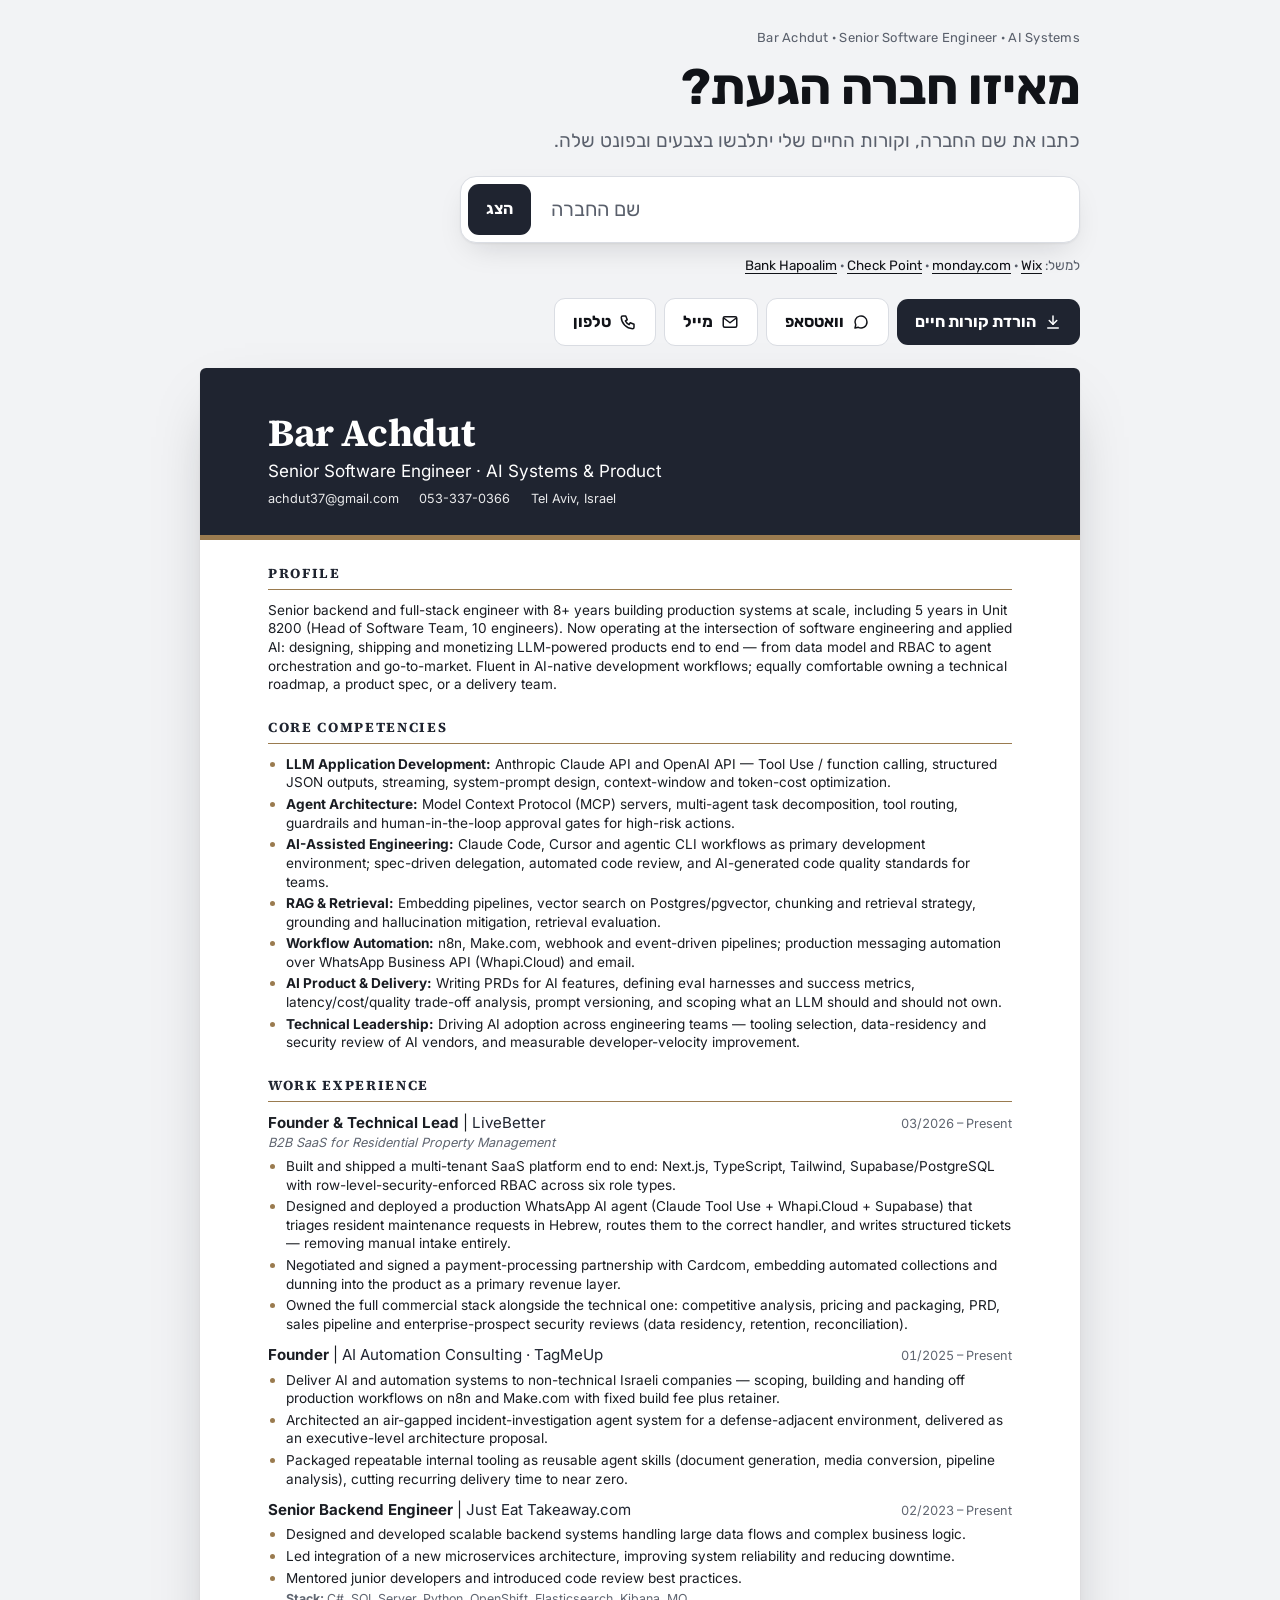
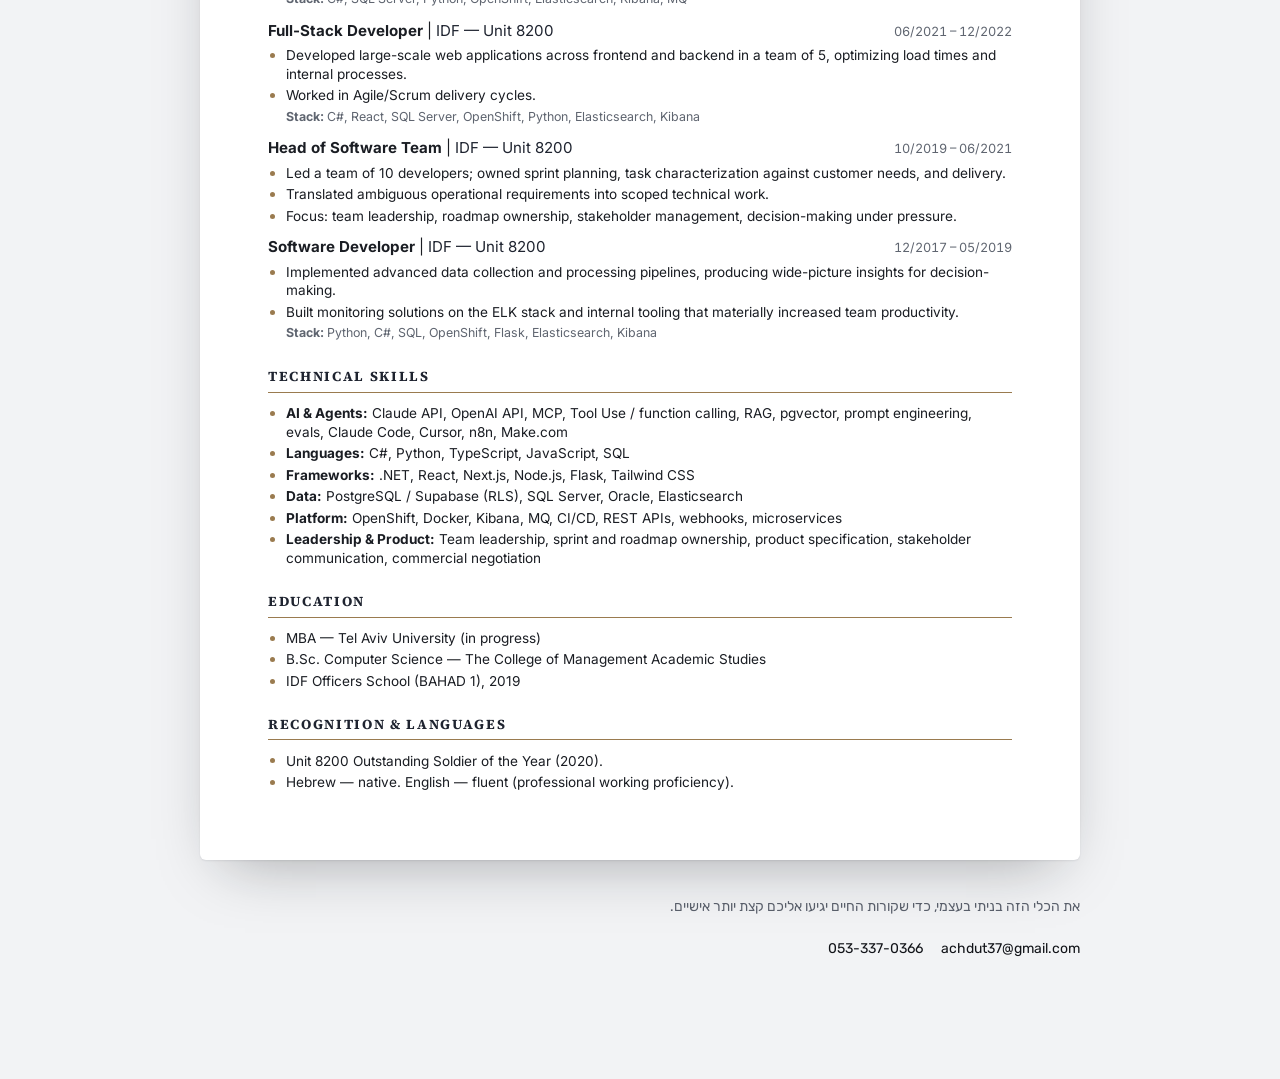
==== index.html @ bcd0caa5 "CV site: brand-themed CV for recruiters Co-Authored-By: Claude Fable 5.1 <noreply@anthropic.com> Cla" ====
<!doctype html>
<html lang="he" dir="rtl">
<head>
<meta charset="utf-8">
<meta name="viewport" content="width=device-width,initial-scale=1,viewport-fit=cover">
<title>Bar Achdut · CV</title>
<meta name="description" content="כתבו את שם החברה שלכם, וקורות החיים שלי יתלבשו בצבעים ובפונט שלה.">
<meta property="og:type" content="website">
<meta property="og:title" content="Bar Achdut · Senior Software Engineer">
<meta property="og:description" content="כתבו את שם החברה שלכם, וקורות החיים שלי יתלבשו בצבעים ובפונט שלה.">
<meta property="og:image" content="https://barachdut.github.io/cv/og.png">
<meta name="twitter:card" content="summary_large_image">
<meta name="theme-color" content="#1F2430">
<link rel="icon" href="favicon.svg" type="image/svg+xml">
<link rel="preload" href="fonts/Rubik-400.ttf" as="font" type="font/ttf" crossorigin>
<link rel="preload" href="fonts/Rubik-700.ttf" as="font" type="font/ttf" crossorigin>
<style>
@font-face{font-family:"Inter";src:url(fonts/Inter-400.ttf) format("truetype");font-weight:400;font-style:normal;font-display:swap}
@font-face{font-family:"Inter";src:url(fonts/Inter-700.ttf) format("truetype");font-weight:700;font-style:normal;font-display:swap}
@font-face{font-family:"Poppins";src:url(fonts/Poppins-400.ttf) format("truetype");font-weight:400;font-style:normal;font-display:swap}
@font-face{font-family:"Poppins";src:url(fonts/Poppins-700.ttf) format("truetype");font-weight:700;font-style:normal;font-display:swap}
@font-face{font-family:"Montserrat";src:url(fonts/Montserrat-400.ttf) format("truetype");font-weight:400;font-style:normal;font-display:swap}
@font-face{font-family:"Montserrat";src:url(fonts/Montserrat-700.ttf) format("truetype");font-weight:700;font-style:normal;font-display:swap}
@font-face{font-family:"Roboto";src:url(fonts/Roboto-400.ttf) format("truetype");font-weight:400;font-style:normal;font-display:swap}
@font-face{font-family:"Roboto";src:url(fonts/Roboto-700.ttf) format("truetype");font-weight:700;font-style:normal;font-display:swap}
@font-face{font-family:"Open Sans";src:url(fonts/OpenSans-400.ttf) format("truetype");font-weight:400;font-style:normal;font-display:swap}
@font-face{font-family:"Open Sans";src:url(fonts/OpenSans-700.ttf) format("truetype");font-weight:700;font-style:normal;font-display:swap}
@font-face{font-family:"Rubik";src:url(fonts/Rubik-400.ttf) format("truetype");font-weight:400;font-style:normal;font-display:swap}
@font-face{font-family:"Rubik";src:url(fonts/Rubik-700.ttf) format("truetype");font-weight:700;font-style:normal;font-display:swap}
@font-face{font-family:"Manrope";src:url(fonts/Manrope-400.ttf) format("truetype");font-weight:400;font-style:normal;font-display:swap}
@font-face{font-family:"Manrope";src:url(fonts/Manrope-700.ttf) format("truetype");font-weight:700;font-style:normal;font-display:swap}
@font-face{font-family:"DM Sans";src:url(fonts/DMSans-400.ttf) format("truetype");font-weight:400;font-style:normal;font-display:swap}
@font-face{font-family:"DM Sans";src:url(fonts/DMSans-700.ttf) format("truetype");font-weight:700;font-style:normal;font-display:swap}
@font-face{font-family:"Plus Jakarta Sans";src:url(fonts/PlusJakartaSans-400.ttf) format("truetype");font-weight:400;font-style:normal;font-display:swap}
@font-face{font-family:"Plus Jakarta Sans";src:url(fonts/PlusJakartaSans-700.ttf) format("truetype");font-weight:700;font-style:normal;font-display:swap}
@font-face{font-family:"Work Sans";src:url(fonts/WorkSans-400.ttf) format("truetype");font-weight:400;font-style:normal;font-display:swap}
@font-face{font-family:"Work Sans";src:url(fonts/WorkSans-700.ttf) format("truetype");font-weight:700;font-style:normal;font-display:swap}
@font-face{font-family:"Figtree";src:url(fonts/Figtree-400.ttf) format("truetype");font-weight:400;font-style:normal;font-display:swap}
@font-face{font-family:"Figtree";src:url(fonts/Figtree-700.ttf) format("truetype");font-weight:700;font-style:normal;font-display:swap}
@font-face{font-family:"Space Grotesk";src:url(fonts/SpaceGrotesk-400.ttf) format("truetype");font-weight:400;font-style:normal;font-display:swap}
@font-face{font-family:"Space Grotesk";src:url(fonts/SpaceGrotesk-700.ttf) format("truetype");font-weight:700;font-style:normal;font-display:swap}
@font-face{font-family:"IBM Plex Sans";src:url(fonts/IBMPlexSans-400.ttf) format("truetype");font-weight:400;font-style:normal;font-display:swap}
@font-face{font-family:"IBM Plex Sans";src:url(fonts/IBMPlexSans-700.ttf) format("truetype");font-weight:700;font-style:normal;font-display:swap}
@font-face{font-family:"Wix Madefor Display";src:url(fonts/WixMadeforDisplay-400.ttf) format("truetype");font-weight:400;font-style:normal;font-display:swap}
@font-face{font-family:"Wix Madefor Display";src:url(fonts/WixMadeforDisplay-700.ttf) format("truetype");font-weight:700;font-style:normal;font-display:swap}
@font-face{font-family:"Lato";src:url(fonts/Lato-400.ttf) format("truetype");font-weight:400;font-style:normal;font-display:swap}
@font-face{font-family:"Lato";src:url(fonts/Lato-700.ttf) format("truetype");font-weight:700;font-style:normal;font-display:swap}
@font-face{font-family:"Nunito Sans";src:url(fonts/NunitoSans-400.ttf) format("truetype");font-weight:400;font-style:normal;font-display:swap}
@font-face{font-family:"Nunito Sans";src:url(fonts/NunitoSans-700.ttf) format("truetype");font-weight:700;font-style:normal;font-display:swap}
@font-face{font-family:"Barlow";src:url(fonts/Barlow-400.ttf) format("truetype");font-weight:400;font-style:normal;font-display:swap}
@font-face{font-family:"Barlow";src:url(fonts/Barlow-700.ttf) format("truetype");font-weight:700;font-style:normal;font-display:swap}
@font-face{font-family:"Source Serif 4";src:url(fonts/SourceSerif4-400.ttf) format("truetype");font-weight:400;font-style:normal;font-display:swap}
@font-face{font-family:"Source Serif 4";src:url(fonts/SourceSerif4-700.ttf) format("truetype");font-weight:700;font-style:normal;font-display:swap}
@font-face{font-family:"Outfit";src:url(fonts/Outfit-400.ttf) format("truetype");font-weight:400;font-style:normal;font-display:swap}
@font-face{font-family:"Outfit";src:url(fonts/Outfit-700.ttf) format("truetype");font-weight:700;font-style:normal;font-display:swap}
/* Layout: one column. A quiet, colorless page until the visitor names her company;
   then the brand color floods the CV band, buttons and page tint. The CV sheet is the hero. */
@property --brand { syntax: "<color>"; inherits: true; initial-value: #1F2430; }
@property --tint { syntax: "<color>"; inherits: true; initial-value: #F2F3F5; }
:root {
  --brand: #1F2430;        /* active company color (neutral until chosen) */
  --brand-ink: #FFFFFF;    /* text on --brand */
  --tint-l: #F2F3F5;       /* page background (light), a whisper of the brand */
  --tint-d: #111318;       /* page background (dark) */
  --tint: var(--tint-l);
  --surface: #FFFFFF;
  --ink: #111318;
  --muted: #5A606C;
  --line: #DADDE3;
  --focus: #111318;
  --paper: #FFFFFF;        /* the CV is a printed document: identical in both themes */
  --paper-ink: #1A1D23;
  --paper-mute: #5F6570;
  --f-ui: "Rubik", "Arial Hebrew", "Segoe UI", Arial, sans-serif;
  --f-cv: "Inter", Arial, sans-serif;
  --f-cv-head: var(--f-cv);
}
@media (prefers-color-scheme: dark) {
  :root:not([data-theme="light"]) { --tint: var(--tint-d); --surface: #191C22; --ink: #ECEEF2; --muted: #9AA1AD; --line: #2B3039; --focus: #ECEEF2; color-scheme: dark; }
}
:root[data-theme="dark"] { --tint: var(--tint-d); --surface: #191C22; --ink: #ECEEF2; --muted: #9AA1AD; --line: #2B3039; --focus: #ECEEF2; color-scheme: dark; }

* { box-sizing: border-box; }
[hidden] { display: none !important; }
html, body { margin: 0; }
body { background: var(--tint); color: var(--ink); font-family: var(--f-ui); font-size: 16px; line-height: 1.55; transition: --tint .7s ease; -webkit-font-smoothing: antialiased; }
button, input { font: inherit; color: inherit; }
:focus-visible { outline: 2px solid var(--focus); outline-offset: 3px; }
.ltr { direction: ltr; unicode-bidi: isolate; }
.page { max-width: 920px; margin: 0 auto; padding-inline: 20px; padding-block: 28px 120px; display: flex; flex-direction: column; gap: 22px; }

/* hero */
.hero { display: flex; flex-direction: column; gap: 12px; }
.eyebrow { font-size: 13px; color: var(--muted); letter-spacing: .02em; margin: 0; text-align: right; }
.eyebrow span { direction: ltr; unicode-bidi: isolate; }
.hero h1 { font-size: clamp(30px, 5.4vw, 50px); line-height: 1.08; margin: 0; font-weight: 700; letter-spacing: -.015em; text-wrap: balance; }
.hero h1 .co { color: var(--brand); transition: color .6s; }
.hero p.sub { margin: 0; color: var(--muted); font-size: clamp(16px, 2.2vw, 19px); max-width: 52ch; }

.ask { position: relative; margin-top: 8px; max-width: 620px; }
.ask form { display: flex; gap: 8px; background: var(--surface); border: 1.5px solid var(--line); border-radius: 16px; padding: 7px; box-shadow: 0 1px 2px rgba(17,19,24,.05), 0 12px 32px -12px rgba(17,19,24,.18); transition: border-color .3s; }
.ask form:focus-within { border-color: var(--brand); }
.ask input { flex: 1; min-width: 0; border: 0; background: transparent; padding: 10px 12px; font-size: 20px; font-weight: 500; outline: none; }
.ask input::placeholder { color: var(--muted); font-weight: 400; }
.btn { border: 0; border-radius: 11px; padding: 11px 18px; font-weight: 600; cursor: pointer; display: inline-flex; align-items: center; justify-content: center; gap: 8px; text-decoration: none; white-space: nowrap; transition: background-color .6s, color .6s, transform .1s; }
.btn:active { transform: translateY(1px); }
.btn.brand { background: var(--brand); color: var(--brand-ink); }
.btn.ghost { background: var(--surface); color: var(--ink); border: 1.5px solid var(--line); }
.btn.ghost:hover { border-color: var(--ink); }
.btn svg { width: 18px; height: 18px; flex: none; }
.sugg { position: absolute; inset-inline: 0; top: calc(100% + 6px); background: var(--surface); border: 1.5px solid var(--line); border-radius: 14px; padding: 6px; margin: 0; list-style: none; z-index: 5; box-shadow: 0 18px 40px -16px rgba(17,19,24,.3); }
.sugg li { display: flex; align-items: center; gap: 10px; padding: 9px 10px; border-radius: 9px; cursor: pointer; }
.sugg li[aria-selected="true"], .sugg li:hover { background: var(--tint); }
.sugg .dot { width: 14px; height: 14px; border-radius: 50%; flex: none; box-shadow: inset 0 0 0 1px rgba(0,0,0,.12); }
.sugg .nm { font-weight: 500; direction: ltr; unicode-bidi: isolate; }
.hint { font-size: 13.5px; color: var(--muted); margin: 0; min-height: 1.4em; }
.hint button { background: none; border: 0; padding: 0; color: var(--ink); text-decoration: underline; text-underline-offset: 3px; cursor: pointer; font-size: inherit; }

/* actions */
.actions { display: flex; flex-wrap: wrap; gap: 8px; align-items: center; }
.actions .sep { flex: 1; }
.l-short { display: none; }
@media (max-width: 640px) {
  .actions { position: fixed; inset-inline: 0; bottom: 0; z-index: 6; padding: 10px 12px calc(10px + env(safe-area-inset-bottom, 0px)); background: var(--surface); border-top: 1px solid var(--line); box-shadow: 0 -10px 30px -18px rgba(17,19,24,.35); flex-wrap: nowrap; }
  .actions .sep, .actions .opt { display: none; }
  .actions .btn { flex: 1; padding: 11px 8px; font-size: 15px; }
  .l-long { display: none; }
  .l-short { display: inline; }
}

/* sheet */
.sheet-wrap { container-type: inline-size; container-name: sheet; }
.sheet { --pt: calc(100cqw / 595.28); --pad: calc(var(--pt) * 46); --acc-head: #1F2430; --acc-deco: #1F2430; --band: var(--brand); --band-ink: var(--brand-ink); --stripe: transparent;
  background: var(--paper); color: var(--paper-ink); padding: var(--pad); font-family: var(--f-cv); font-size: calc(var(--pt) * 9.2); line-height: calc(var(--pt) * 12.6);
  border-radius: 6px; overflow: hidden; box-shadow: 0 1px 2px rgba(17,19,24,.08), 0 24px 60px -24px rgba(17,19,24,.35); transition: opacity .18s; }
.sheet.swap { opacity: .35; }
.sheet * { margin: 0; }
.sh-band { background: var(--band); color: var(--band-ink); margin: calc(var(--pad) * -1) calc(var(--pad) * -1) 0; padding: calc(var(--pt) * 30) var(--pad) calc(var(--pt) * 18); transition: background-color .6s, color .6s; border-bottom: calc(var(--pt) * 4) solid var(--stripe); }
.sh-for { font-size: calc(var(--pt) * 8.4); font-weight: 600; letter-spacing: .14em; text-transform: uppercase; opacity: .85; margin-bottom: calc(var(--pt) * 8); }
.sh-band h2 { font-family: var(--f-cv-head); font-size: calc(var(--pt) * 26); line-height: 1.1; font-weight: 700; letter-spacing: -.01em; }
.sh-headline { font-size: calc(var(--pt) * 11.5); margin-top: calc(var(--pt) * 5); }
.sh-contacts { font-size: calc(var(--pt) * 8.6); margin-top: calc(var(--pt) * 6); opacity: .9; display: flex; flex-wrap: wrap; column-gap: 1.6em; row-gap: .2em; }
.sheet h3 { font-family: var(--f-cv-head); color: var(--acc-head); font-size: calc(var(--pt) * 9.4); letter-spacing: .12em; text-transform: uppercase; font-weight: 700;
  margin-top: calc(var(--pt) * 17); padding-bottom: calc(var(--pt) * 3.5); border-bottom: calc(var(--pt) * .7) solid var(--acc-deco); margin-bottom: calc(var(--pt) * 7.5); }
.sheet ul { list-style: none; padding: 0; display: grid; gap: calc(var(--pt) * 2); }
.sheet li { position: relative; padding-left: calc(var(--pt) * 12); }
.sheet li::before { content: ""; position: absolute; left: calc(var(--pt) * 1.6); top: calc(var(--pt) * 4.7); width: calc(var(--pt) * 3.4); height: calc(var(--pt) * 3.4); border-radius: 50%; background: var(--acc-deco); }
.job + .job { margin-top: calc(var(--pt) * 8); }
.job-top { display: flex; justify-content: space-between; gap: calc(var(--pt) * 12); align-items: baseline; font-size: calc(var(--pt) * 10.2); line-height: calc(var(--pt) * 13.5); }
.job-top b { font-weight: 700; }
.job-top .org { color: var(--acc-head); }
.job-top .dates { color: var(--paper-mute); font-size: calc(var(--pt) * 8.6); white-space: nowrap; font-variant-numeric: tabular-nums; }
.job .ctx { color: var(--paper-mute); font-style: italic; font-size: calc(var(--pt) * 8.6); }
.job ul { margin-top: calc(var(--pt) * 3); }
.job .stack { color: var(--paper-mute); font-size: calc(var(--pt) * 8.4); padding-left: calc(var(--pt) * 12); margin-top: calc(var(--pt) * 2); }
@container sheet (max-width: 620px) {
  .sheet { --pt: 1.5px; --pad: 20px; }
  .job-top { flex-direction: column; gap: 0; }
  .sh-contacts { flex-direction: column; }
}

.foot { color: var(--muted); font-size: 14px; display: flex; flex-direction: column; gap: 6px; align-items: flex-start; }
.foot .contact { display: flex; flex-wrap: wrap; gap: 6px 18px; }
.foot .contact span { direction: ltr; unicode-bidi: isolate; user-select: all; color: var(--ink); }
.toast { position: fixed; left: 50%; transform: translateX(-50%); bottom: calc(env(safe-area-inset-bottom, 0px) + 86px); background: var(--ink); color: var(--surface); padding: 10px 16px; border-radius: 10px; font-size: 14px; z-index: 9; }
@media (prefers-reduced-motion: reduce) { *, body { transition: none !important; animation: none !important; } }

</style>
</head>
<body>
<main class="page" dir="rtl" lang="he">
  <header class="hero">
    <p class="eyebrow"><span>Bar Achdut · Senior Software Engineer · AI Systems</span></p>
    <h1 id="h1">מאיזו חברה הגעת?</h1>
    <p class="sub" id="sub">כתבו את שם החברה, וקורות החיים שלי יתלבשו בצבעים ובפונט שלה.</p>
    <div class="ask">
      <form id="askForm" role="search" autocomplete="off">
        <input id="co" type="text" dir="auto" placeholder="שם החברה" aria-label="שם החברה" role="combobox" aria-autocomplete="list" aria-controls="sugg" aria-expanded="false" enterkeyhint="go" spellcheck="false">
        <button class="btn brand" type="submit" id="goBtn">הצג</button>
      </form>
      <ul class="sugg" id="sugg" role="listbox" aria-label="חברות" hidden></ul>
    </div>
    <p class="hint" id="hint"></p>
  </header>

  <nav class="actions" aria-label="פעולות">
    <button class="btn brand" id="pdfBtn" type="button">
      <svg viewBox="0 0 24 24" fill="none" stroke="currentColor" stroke-width="2" stroke-linecap="round" stroke-linejoin="round" aria-hidden="true"><path d="M12 4v11"/><path d="m7 10 5 5 5-5"/><path d="M5 20h14"/></svg>
      <span class="l-long">הורדת קורות חיים</span><span class="l-short">הורדה</span>
    </button>
    <a class="btn ghost" id="waBtn" href="#" target="_blank" rel="noopener">
      <svg viewBox="0 0 24 24" fill="none" stroke="currentColor" stroke-width="2" stroke-linecap="round" stroke-linejoin="round" aria-hidden="true"><path d="M20 12a8 8 0 0 1-11.6 7.1L4 20l1-4.2A8 8 0 1 1 20 12Z"/></svg>
      <span>וואטסאפ</span>
    </a>
    <a class="btn ghost" id="mailBtn" href="#">
      <svg viewBox="0 0 24 24" fill="none" stroke="currentColor" stroke-width="2" stroke-linecap="round" stroke-linejoin="round" aria-hidden="true"><rect x="3" y="5" width="18" height="14" rx="2"/><path d="m4 7 8 6 8-6"/></svg>
      <span>מייל</span>
    </a>
    <a class="btn ghost opt" id="telBtn" href="#">
      <svg viewBox="0 0 24 24" fill="none" stroke="currentColor" stroke-width="2" stroke-linecap="round" stroke-linejoin="round" aria-hidden="true"><path d="M5 4h4l2 5-2.5 1.5a11 11 0 0 0 5 5L15 13l5 2v4a2 2 0 0 1-2 2A16 16 0 0 1 3 6a2 2 0 0 1 2-2"/></svg>
      <span>טלפון</span>
    </a>
    <a class="btn ghost opt" id="liBtn" href="#" target="_blank" rel="noopener" hidden>
      <svg viewBox="0 0 24 24" fill="none" stroke="currentColor" stroke-width="2" stroke-linecap="round" stroke-linejoin="round" aria-hidden="true"><circle cx="12" cy="8" r="4"/><path d="M4 21a8 8 0 0 1 16 0"/></svg>
      <span>לינקדאין</span>
    </a>
  </nav>

  <div class="sheet-wrap"><article class="sheet" id="sheet" dir="ltr" lang="en"></article></div>

  <footer class="foot">
    <p>את הכלי הזה בניתי בעצמי, כדי שקורות החיים יגיעו אליכם קצת יותר אישיים.</p>
    <div class="contact"><span id="fEmail"></span><span id="fPhone"></span></div>
  </footer>
</main>
<div class="toast" id="toast" role="status" hidden></div>
<script src="data.js"></script>
<script src="vendor/jspdf.umd.min.js" defer></script>
<script src="app.js"></script>
</body>
</html>
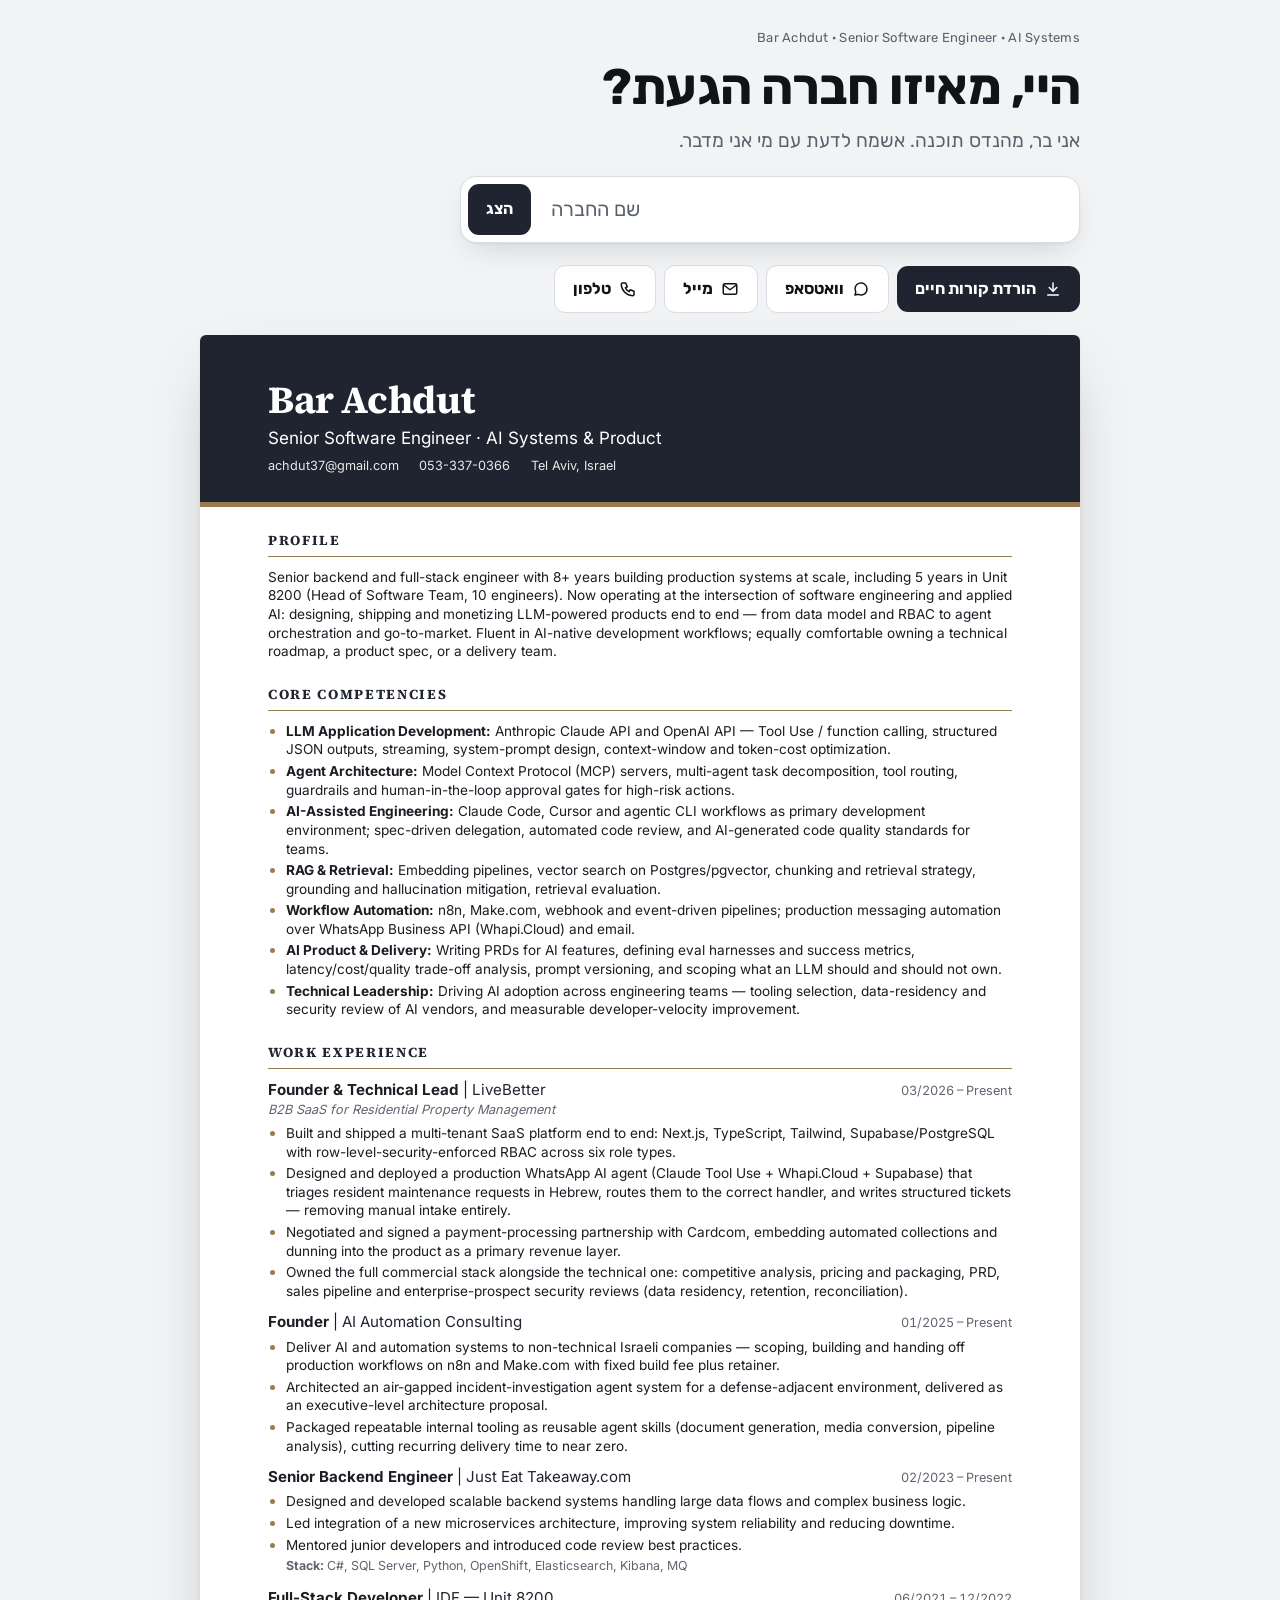
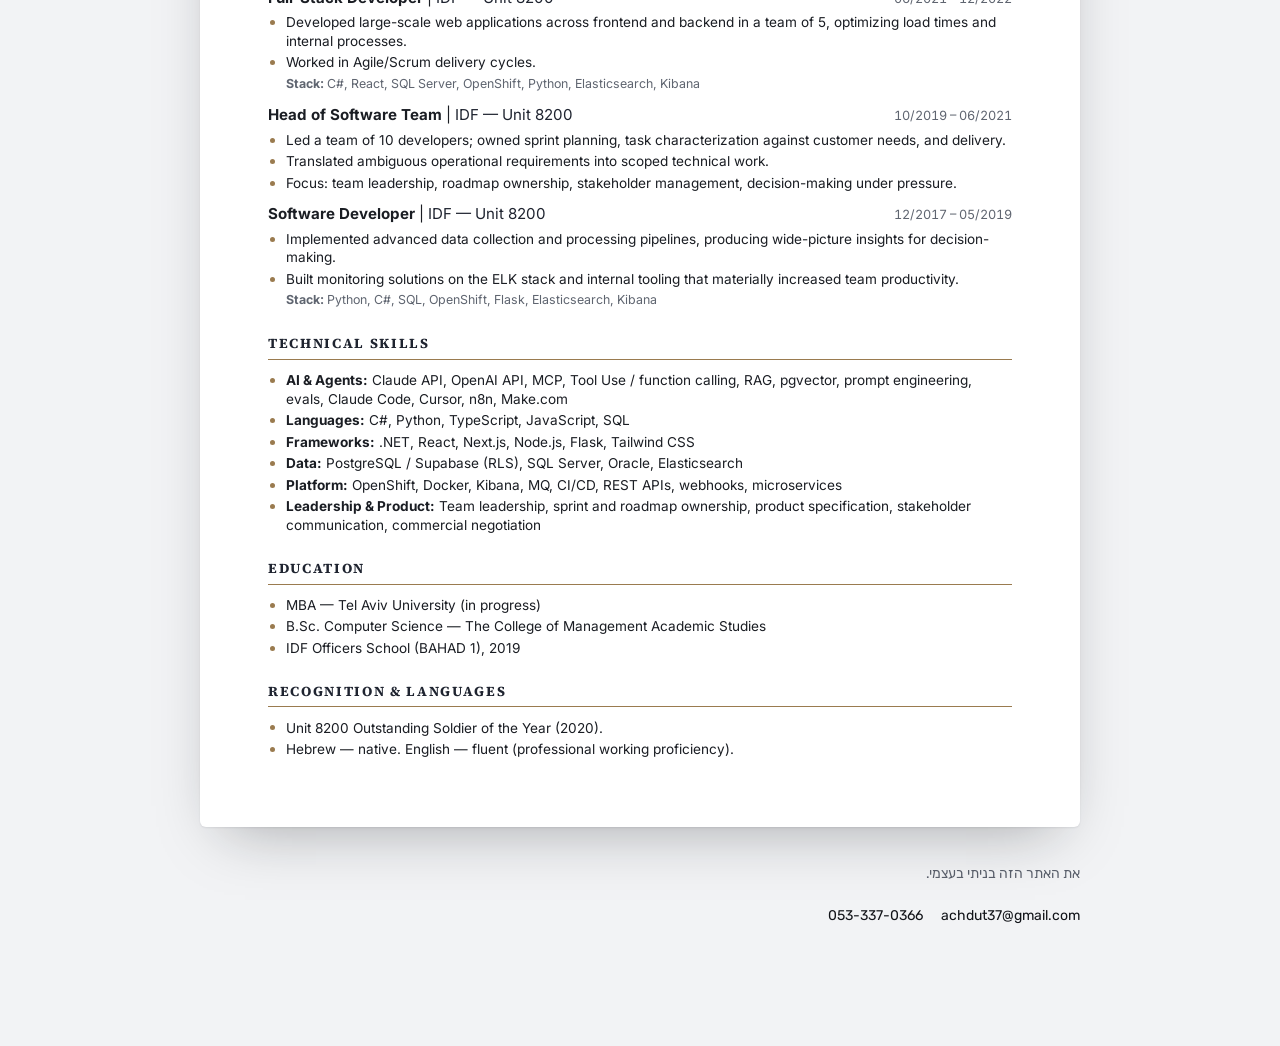
==== commit 61d18dbf: "Keep the brand re-skin a surprise; fix CV stuck faded mid-switch - Copy and link preview no longer m" ====
--- a/index.html
+++ b/index.html
@@ -4,11 +4,11 @@
 <meta charset="utf-8">
 <meta name="viewport" content="width=device-width,initial-scale=1,viewport-fit=cover">
 <title>Bar Achdut · CV</title>
-<meta name="description" content="כתבו את שם החברה שלכם, וקורות החיים שלי יתלבשו בצבעים ובפונט שלה.">
+<meta name="description" content="קורות החיים של בר אחדות, מהנדס תוכנה בכיר בתחום מערכות AI ומוצר.">
 <meta property="og:type" content="website">
 <meta property="og:title" content="Bar Achdut · Senior Software Engineer">
-<meta property="og:description" content="כתבו את שם החברה שלכם, וקורות החיים שלי יתלבשו בצבעים ובפונט שלה.">
-<meta property="og:image" content="https://barachdut.github.io/cv/og.png">
+<meta property="og:description" content="קורות החיים של בר אחדות, מהנדס תוכנה בכיר בתחום מערכות AI ומוצר.">
+<meta property="og:image" content="https://barachdut.github.io/cv/preview.png">
 <meta name="twitter:card" content="summary_large_image">
 <meta name="theme-color" content="#1F2430">
 <link rel="icon" href="favicon.svg" type="image/svg+xml">
@@ -111,10 +111,7 @@
 .sugg { position: absolute; inset-inline: 0; top: calc(100% + 6px); background: var(--surface); border: 1.5px solid var(--line); border-radius: 14px; padding: 6px; margin: 0; list-style: none; z-index: 5; box-shadow: 0 18px 40px -16px rgba(17,19,24,.3); }
 .sugg li { display: flex; align-items: center; gap: 10px; padding: 9px 10px; border-radius: 9px; cursor: pointer; }
 .sugg li[aria-selected="true"], .sugg li:hover { background: var(--tint); }
-.sugg .dot { width: 14px; height: 14px; border-radius: 50%; flex: none; box-shadow: inset 0 0 0 1px rgba(0,0,0,.12); }
 .sugg .nm { font-weight: 500; direction: ltr; unicode-bidi: isolate; }
-.hint { font-size: 13.5px; color: var(--muted); margin: 0; min-height: 1.4em; }
-.hint button { background: none; border: 0; padding: 0; color: var(--ink); text-decoration: underline; text-underline-offset: 3px; cursor: pointer; font-size: inherit; }
 
 /* actions */
 .actions { display: flex; flex-wrap: wrap; gap: 8px; align-items: center; }
@@ -171,8 +168,8 @@
 <main class="page" dir="rtl" lang="he">
   <header class="hero">
     <p class="eyebrow"><span>Bar Achdut · Senior Software Engineer · AI Systems</span></p>
-    <h1 id="h1">מאיזו חברה הגעת?</h1>
-    <p class="sub" id="sub">כתבו את שם החברה, וקורות החיים שלי יתלבשו בצבעים ובפונט שלה.</p>
+    <h1 id="h1">היי, מאיזו חברה הגעת?</h1>
+    <p class="sub" id="sub">אני בר, מהנדס תוכנה. אשמח לדעת עם מי אני מדבר.</p>
     <div class="ask">
       <form id="askForm" role="search" autocomplete="off">
         <input id="co" type="text" dir="auto" placeholder="שם החברה" aria-label="שם החברה" role="combobox" aria-autocomplete="list" aria-controls="sugg" aria-expanded="false" enterkeyhint="go" spellcheck="false">
@@ -180,7 +177,6 @@
       </form>
       <ul class="sugg" id="sugg" role="listbox" aria-label="חברות" hidden></ul>
     </div>
-    <p class="hint" id="hint"></p>
   </header>
 
   <nav class="actions" aria-label="פעולות">
@@ -209,13 +205,13 @@
   <div class="sheet-wrap"><article class="sheet" id="sheet" dir="ltr" lang="en"></article></div>
 
   <footer class="foot">
-    <p>את הכלי הזה בניתי בעצמי, כדי שקורות החיים יגיעו אליכם קצת יותר אישיים.</p>
+    <p>את האתר הזה בניתי בעצמי.</p>
     <div class="contact"><span id="fEmail"></span><span id="fPhone"></span></div>
   </footer>
 </main>
 <div class="toast" id="toast" role="status" hidden></div>
-<script src="data.js"></script>
+<script src="data.js?v=f58c4091"></script>
 <script src="vendor/jspdf.umd.min.js" defer></script>
-<script src="app.js"></script>
+<script src="app.js?v=e602a1d6"></script>
 </body>
 </html>
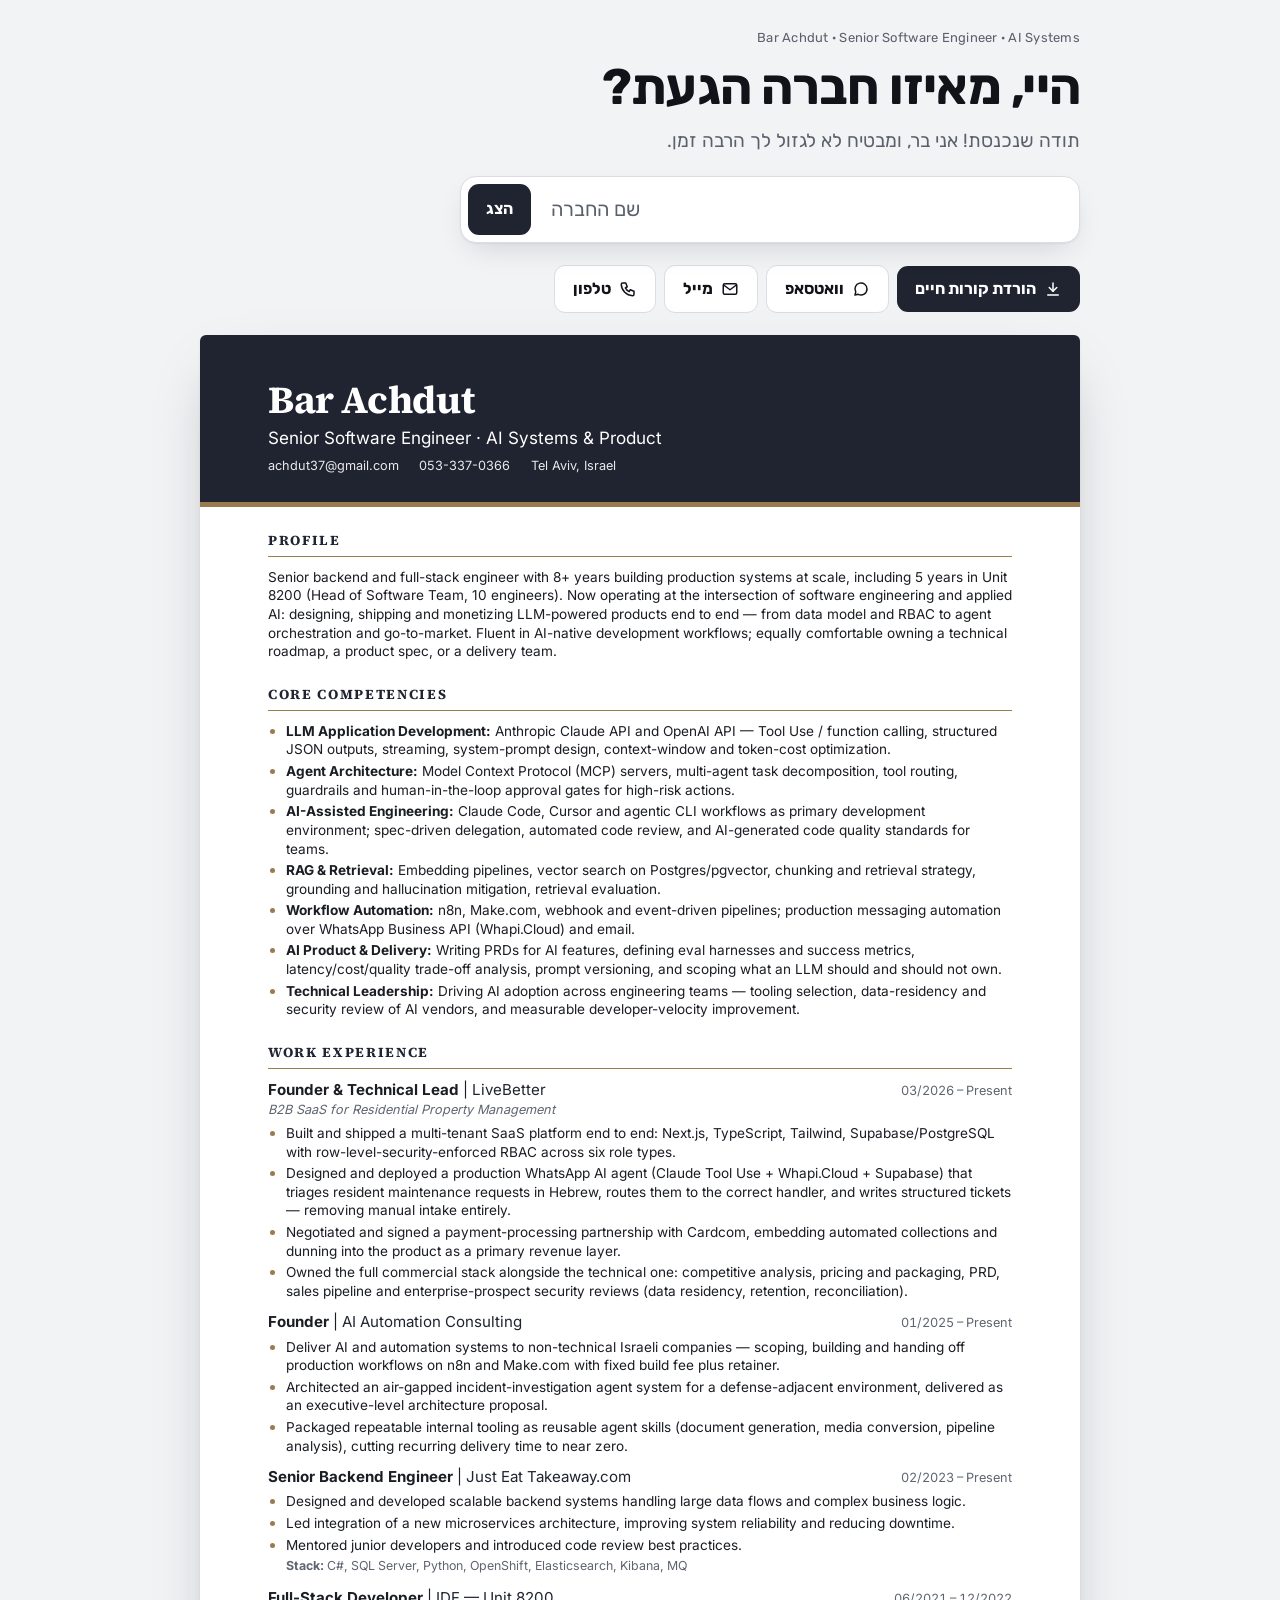
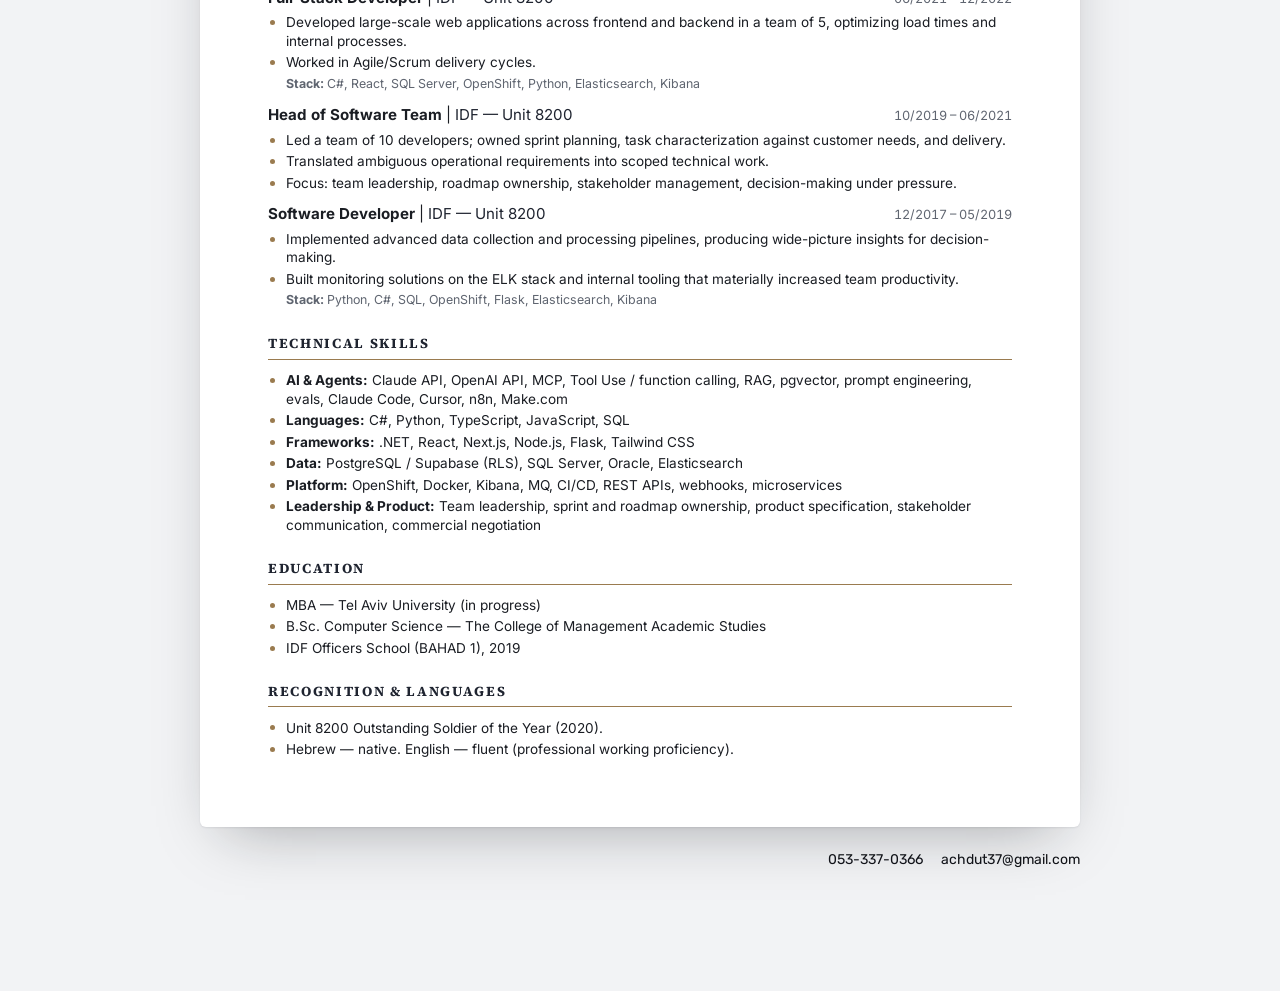
==== commit 69e2a5f6: "Warmer landing line; drop footer credit Co-Authored-By: Claude Opus 5.5 <noreply@anthropic.com> Clau" ====
--- a/index.html
+++ b/index.html
@@ -169,7 +169,7 @@
   <header class="hero">
     <p class="eyebrow"><span>Bar Achdut · Senior Software Engineer · AI Systems</span></p>
     <h1 id="h1">היי, מאיזו חברה הגעת?</h1>
-    <p class="sub" id="sub">אני בר, מהנדס תוכנה. אשמח לדעת עם מי אני מדבר.</p>
+    <p class="sub" id="sub">תודה שנכנסת! אני בר, ומבטיח לא לגזול לך הרבה זמן.</p>
     <div class="ask">
       <form id="askForm" role="search" autocomplete="off">
         <input id="co" type="text" dir="auto" placeholder="שם החברה" aria-label="שם החברה" role="combobox" aria-autocomplete="list" aria-controls="sugg" aria-expanded="false" enterkeyhint="go" spellcheck="false">
@@ -205,13 +205,12 @@
   <div class="sheet-wrap"><article class="sheet" id="sheet" dir="ltr" lang="en"></article></div>
 
   <footer class="foot">
-    <p>את האתר הזה בניתי בעצמי.</p>
     <div class="contact"><span id="fEmail"></span><span id="fPhone"></span></div>
   </footer>
 </main>
 <div class="toast" id="toast" role="status" hidden></div>
 <script src="data.js?v=f58c4091"></script>
 <script src="vendor/jspdf.umd.min.js" defer></script>
-<script src="app.js?v=e602a1d6"></script>
+<script src="app.js?v=7c73f2c9"></script>
 </body>
 </html>
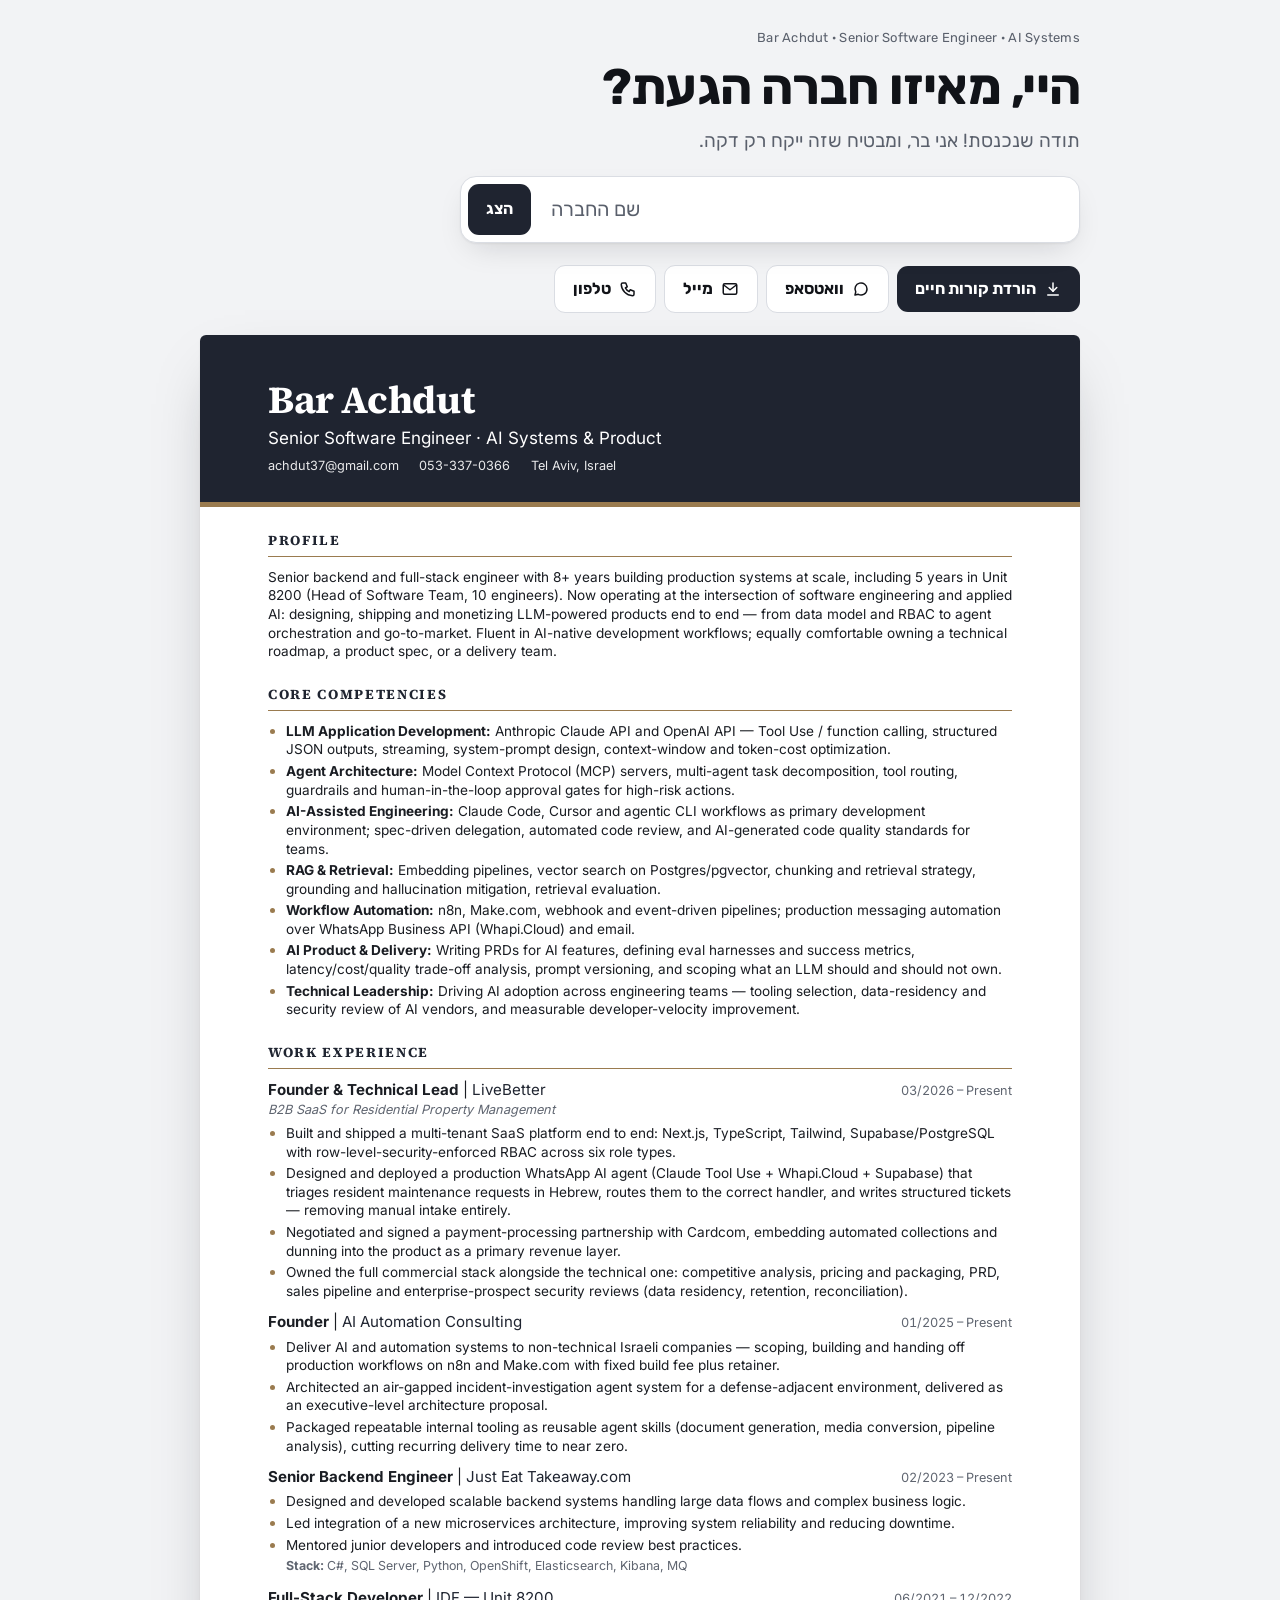
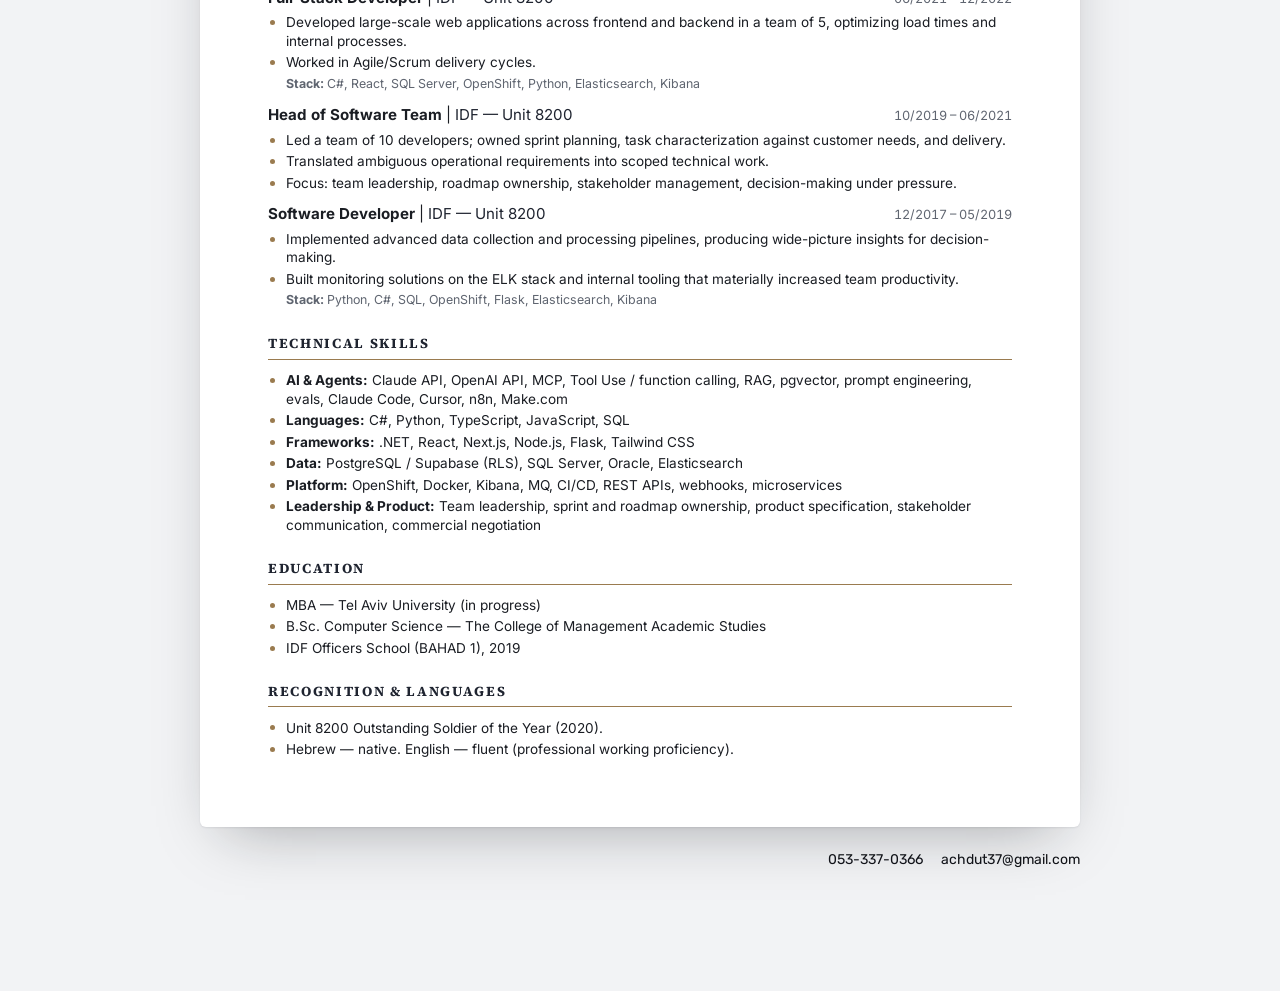
==== commit 23c71e59: "Landing line: drop 'לגזול' Co-Authored-By: Claude Opus 5.5 <noreply@anthropic.com> Claude-Session: h" ====
--- a/index.html
+++ b/index.html
@@ -169,7 +169,7 @@
   <header class="hero">
     <p class="eyebrow"><span>Bar Achdut · Senior Software Engineer · AI Systems</span></p>
     <h1 id="h1">היי, מאיזו חברה הגעת?</h1>
-    <p class="sub" id="sub">תודה שנכנסת! אני בר, ומבטיח לא לגזול לך הרבה זמן.</p>
+    <p class="sub" id="sub">תודה שנכנסת! אני בר, ומבטיח שזה ייקח רק דקה.</p>
     <div class="ask">
       <form id="askForm" role="search" autocomplete="off">
         <input id="co" type="text" dir="auto" placeholder="שם החברה" aria-label="שם החברה" role="combobox" aria-autocomplete="list" aria-controls="sugg" aria-expanded="false" enterkeyhint="go" spellcheck="false">
@@ -211,6 +211,6 @@
 <div class="toast" id="toast" role="status" hidden></div>
 <script src="data.js?v=f58c4091"></script>
 <script src="vendor/jspdf.umd.min.js" defer></script>
-<script src="app.js?v=7c73f2c9"></script>
+<script src="app.js?v=ba95919a"></script>
 </body>
 </html>
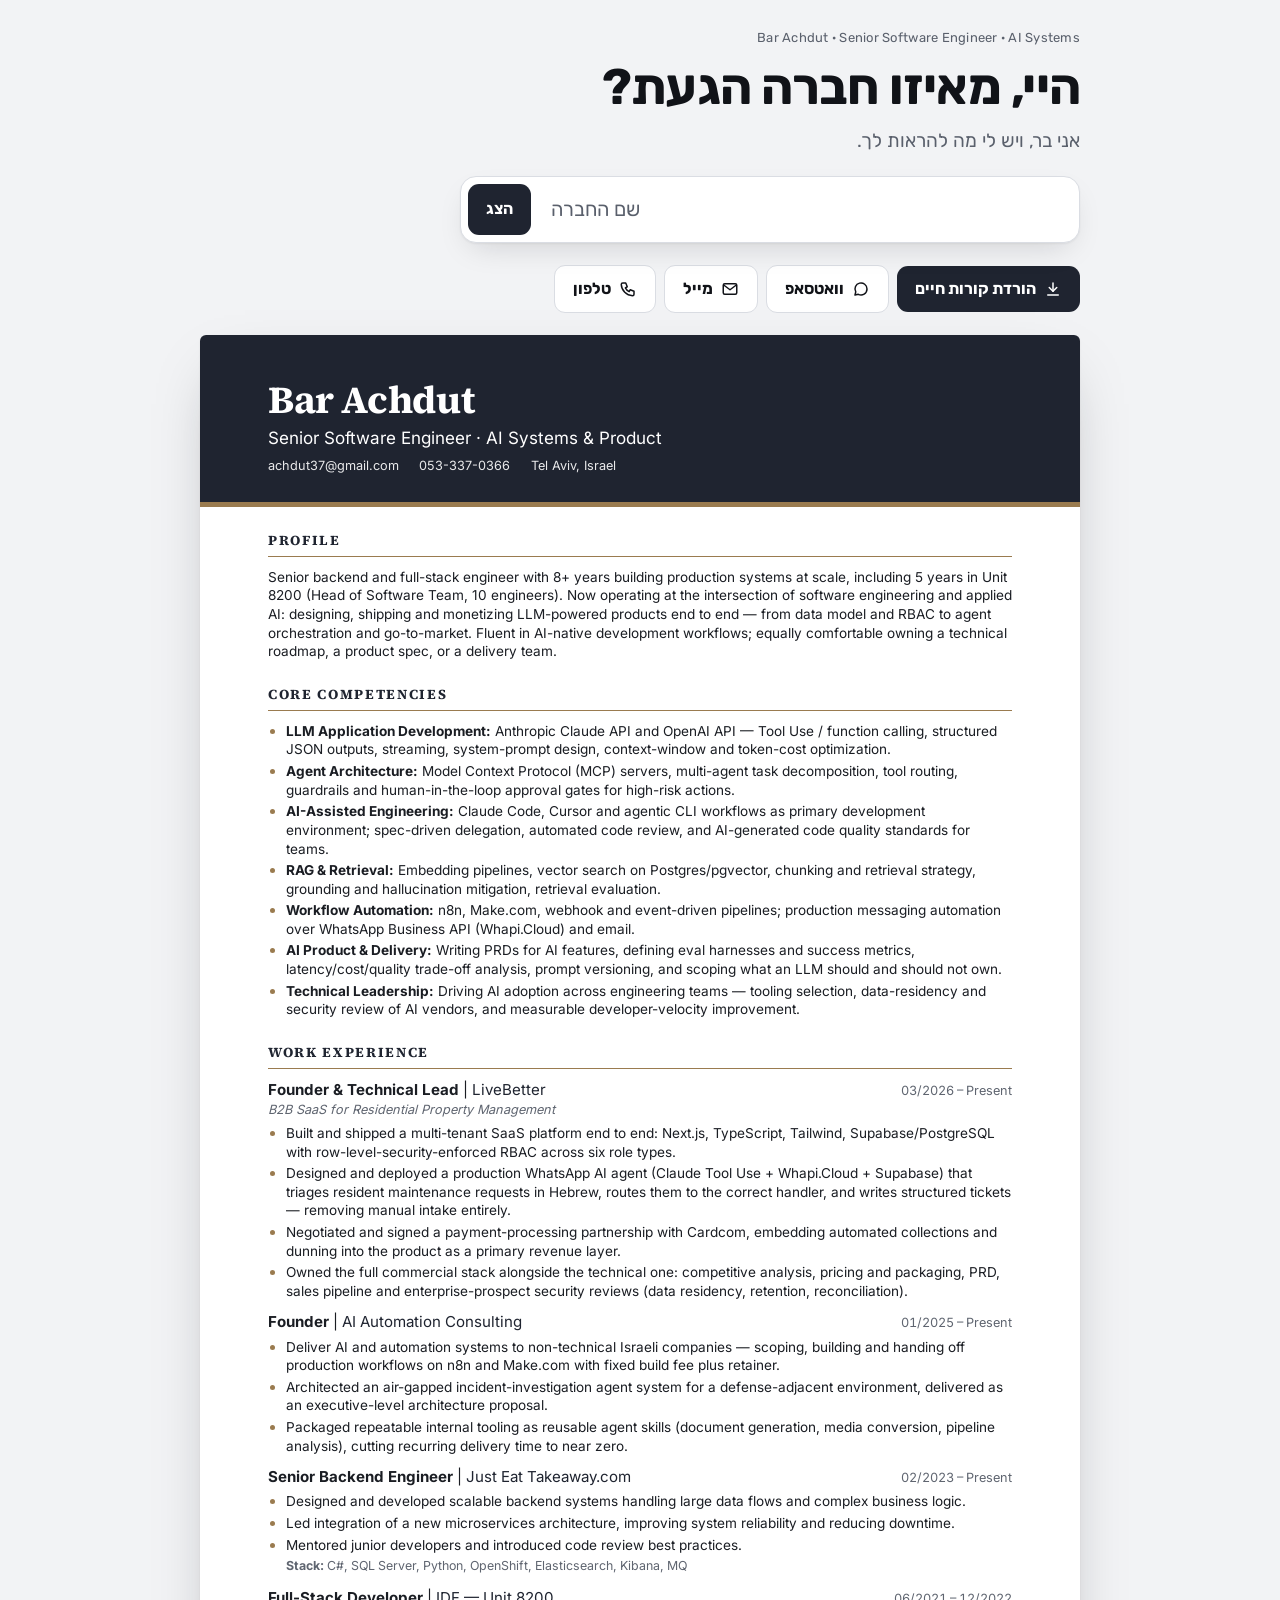
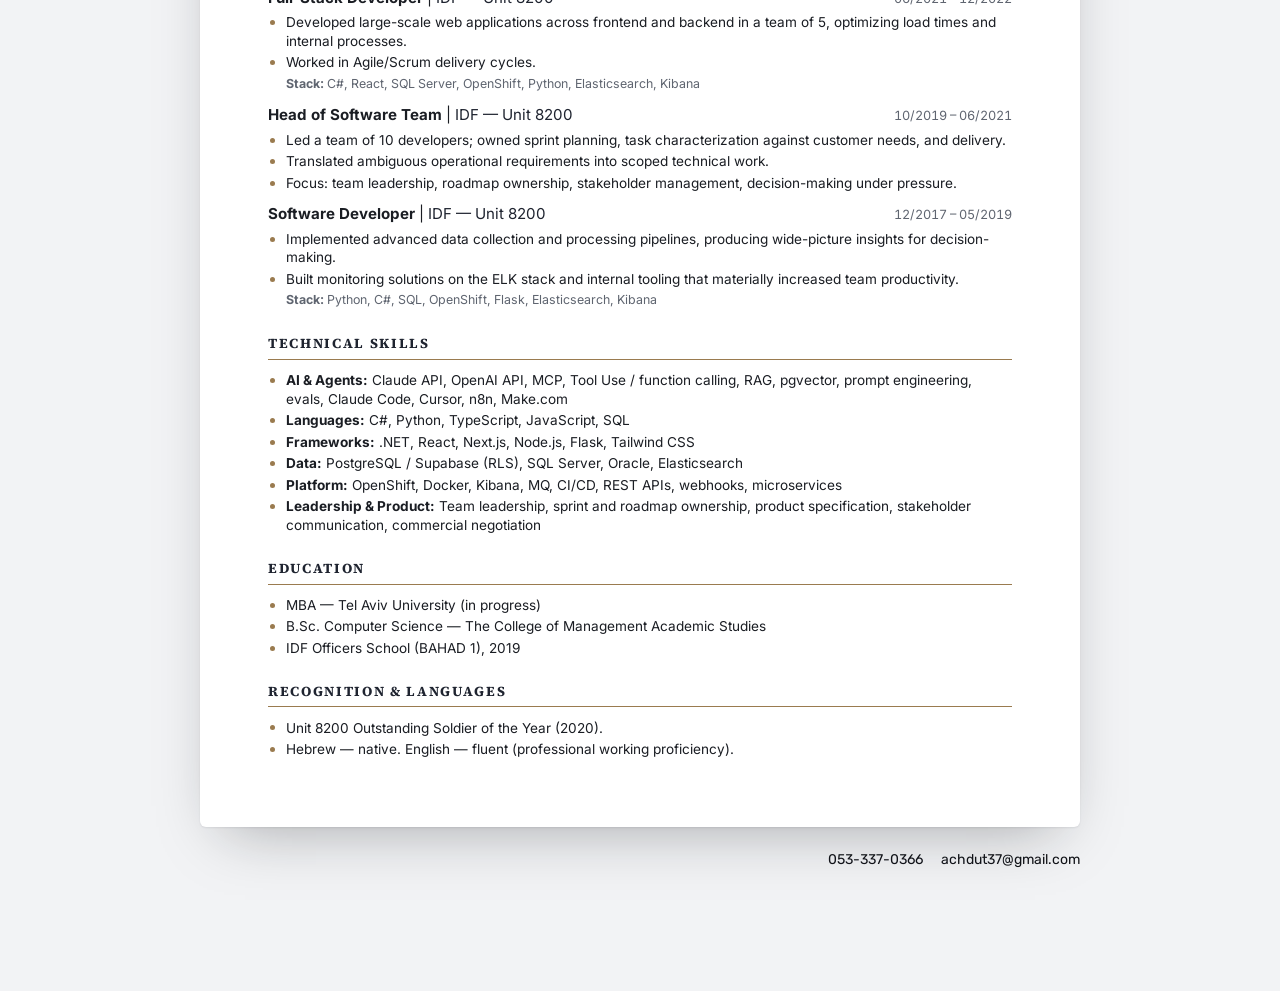
==== commit 3f9eca44: "Landing line: confident, not apologetic Co-Authored-By: Claude Opus 5.5 <noreply@anthropic.com> Clau" ====
--- a/index.html
+++ b/index.html
@@ -169,7 +169,7 @@
   <header class="hero">
     <p class="eyebrow"><span>Bar Achdut · Senior Software Engineer · AI Systems</span></p>
     <h1 id="h1">היי, מאיזו חברה הגעת?</h1>
-    <p class="sub" id="sub">תודה שנכנסת! אני בר, ומבטיח שזה ייקח רק דקה.</p>
+    <p class="sub" id="sub">אני בר, ויש לי מה להראות לך.</p>
     <div class="ask">
       <form id="askForm" role="search" autocomplete="off">
         <input id="co" type="text" dir="auto" placeholder="שם החברה" aria-label="שם החברה" role="combobox" aria-autocomplete="list" aria-controls="sugg" aria-expanded="false" enterkeyhint="go" spellcheck="false">
@@ -211,6 +211,6 @@
 <div class="toast" id="toast" role="status" hidden></div>
 <script src="data.js?v=f58c4091"></script>
 <script src="vendor/jspdf.umd.min.js" defer></script>
-<script src="app.js?v=ba95919a"></script>
+<script src="app.js?v=d5bc7e82"></script>
 </body>
 </html>
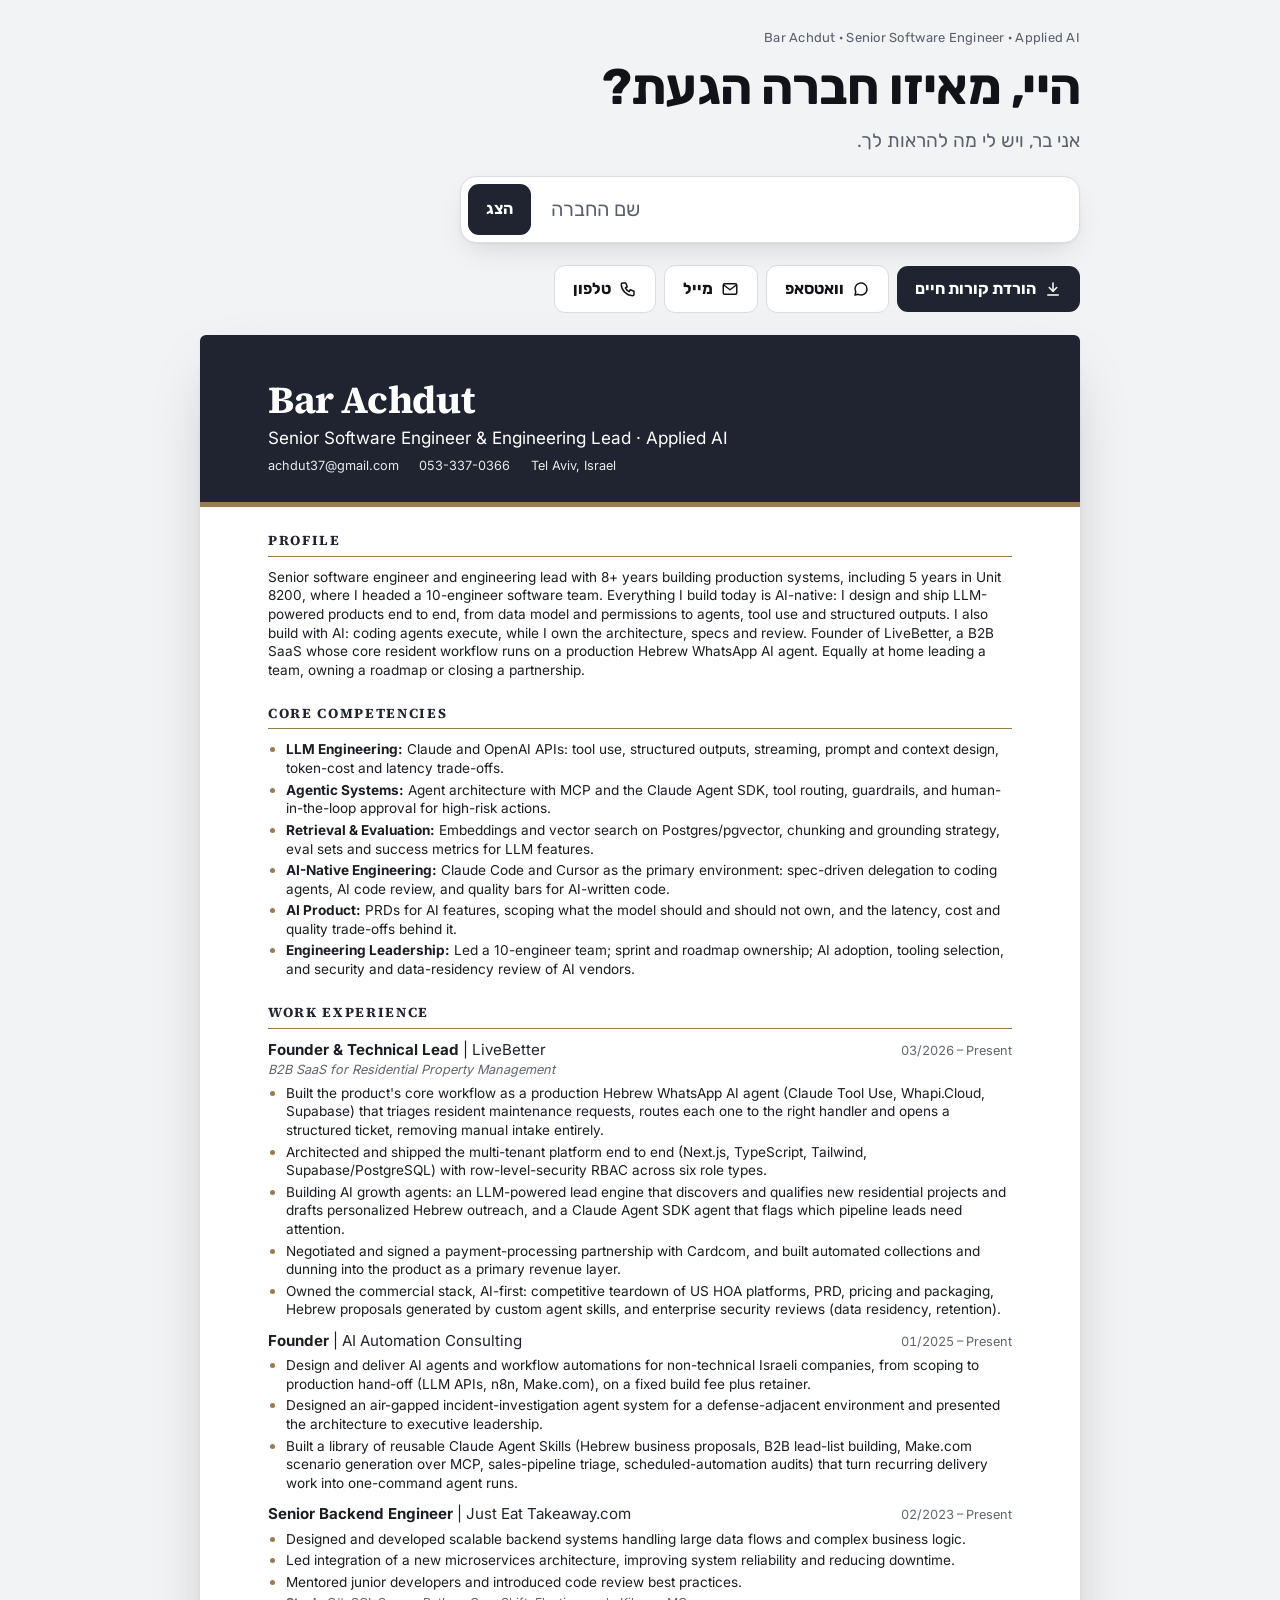
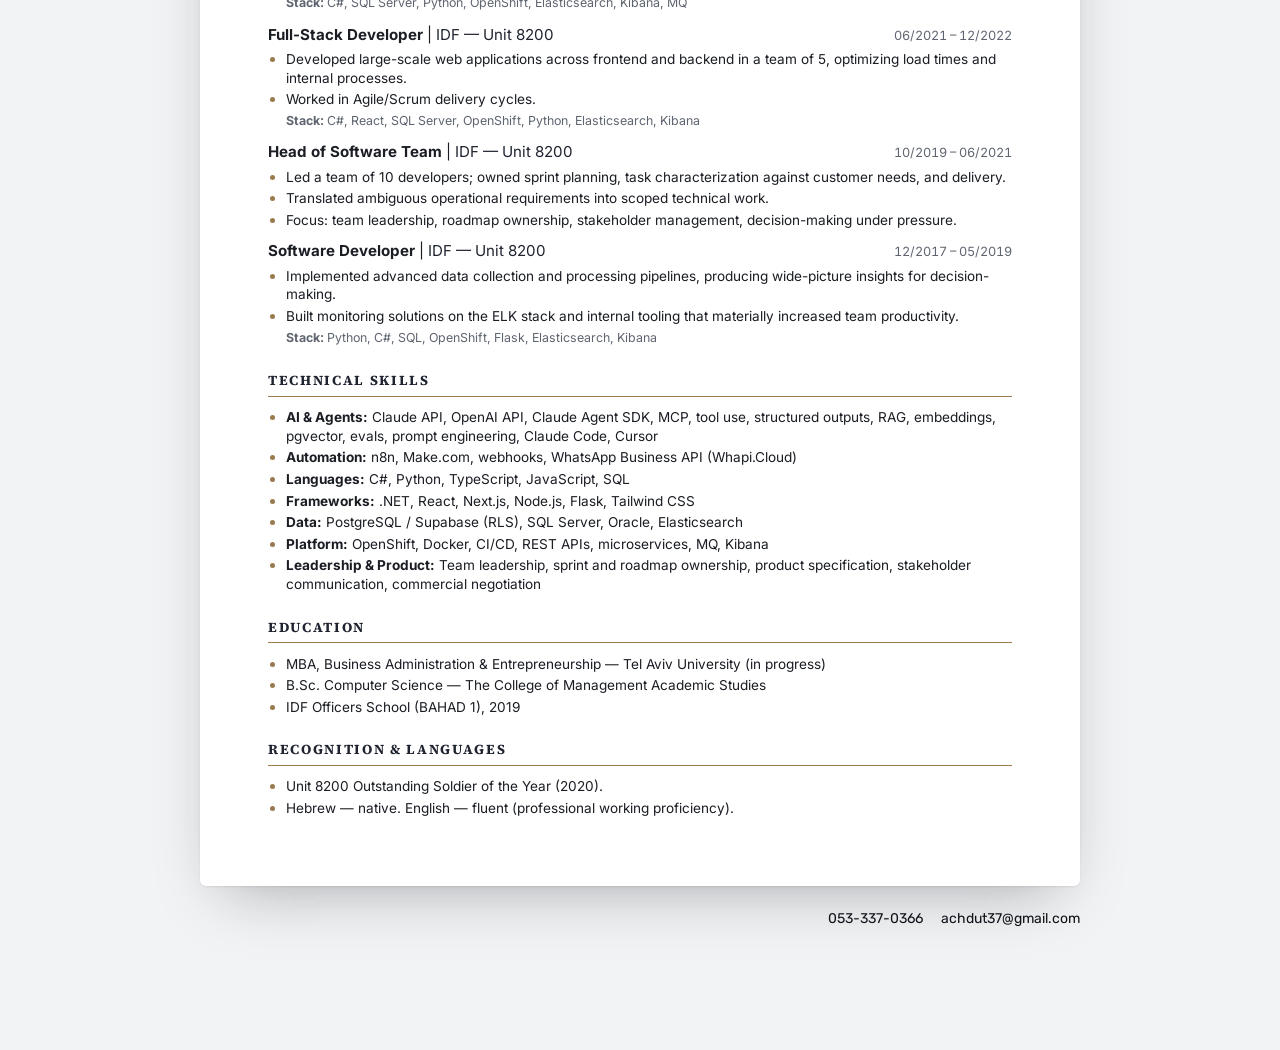
==== commit 05ef59c0: "CV content: AI-native positioning backed by evidence in every role - Headline and profile lead with " ====
--- a/index.html
+++ b/index.html
@@ -133,7 +133,6 @@
 .sheet.swap { opacity: .35; }
 .sheet * { margin: 0; }
 .sh-band { background: var(--band); color: var(--band-ink); margin: calc(var(--pad) * -1) calc(var(--pad) * -1) 0; padding: calc(var(--pt) * 30) var(--pad) calc(var(--pt) * 18); transition: background-color .6s, color .6s; border-bottom: calc(var(--pt) * 4) solid var(--stripe); }
-.sh-for { font-size: calc(var(--pt) * 8.4); font-weight: 600; letter-spacing: .14em; text-transform: uppercase; opacity: .85; margin-bottom: calc(var(--pt) * 8); }
 .sh-band h2 { font-family: var(--f-cv-head); font-size: calc(var(--pt) * 26); line-height: 1.1; font-weight: 700; letter-spacing: -.01em; }
 .sh-headline { font-size: calc(var(--pt) * 11.5); margin-top: calc(var(--pt) * 5); }
 .sh-contacts { font-size: calc(var(--pt) * 8.6); margin-top: calc(var(--pt) * 6); opacity: .9; display: flex; flex-wrap: wrap; column-gap: 1.6em; row-gap: .2em; }
@@ -167,7 +166,7 @@
 <body>
 <main class="page" dir="rtl" lang="he">
   <header class="hero">
-    <p class="eyebrow"><span>Bar Achdut · Senior Software Engineer · AI Systems</span></p>
+    <p class="eyebrow"><span>Bar Achdut · Senior Software Engineer · Applied AI</span></p>
     <h1 id="h1">היי, מאיזו חברה הגעת?</h1>
     <p class="sub" id="sub">אני בר, ויש לי מה להראות לך.</p>
     <div class="ask">
@@ -209,8 +208,8 @@
   </footer>
 </main>
 <div class="toast" id="toast" role="status" hidden></div>
-<script src="data.js?v=f58c4091"></script>
+<script src="data.js?v=e7bbd65b"></script>
 <script src="vendor/jspdf.umd.min.js" defer></script>
-<script src="app.js?v=d5bc7e82"></script>
+<script src="app.js?v=eec02dd5"></script>
 </body>
 </html>
